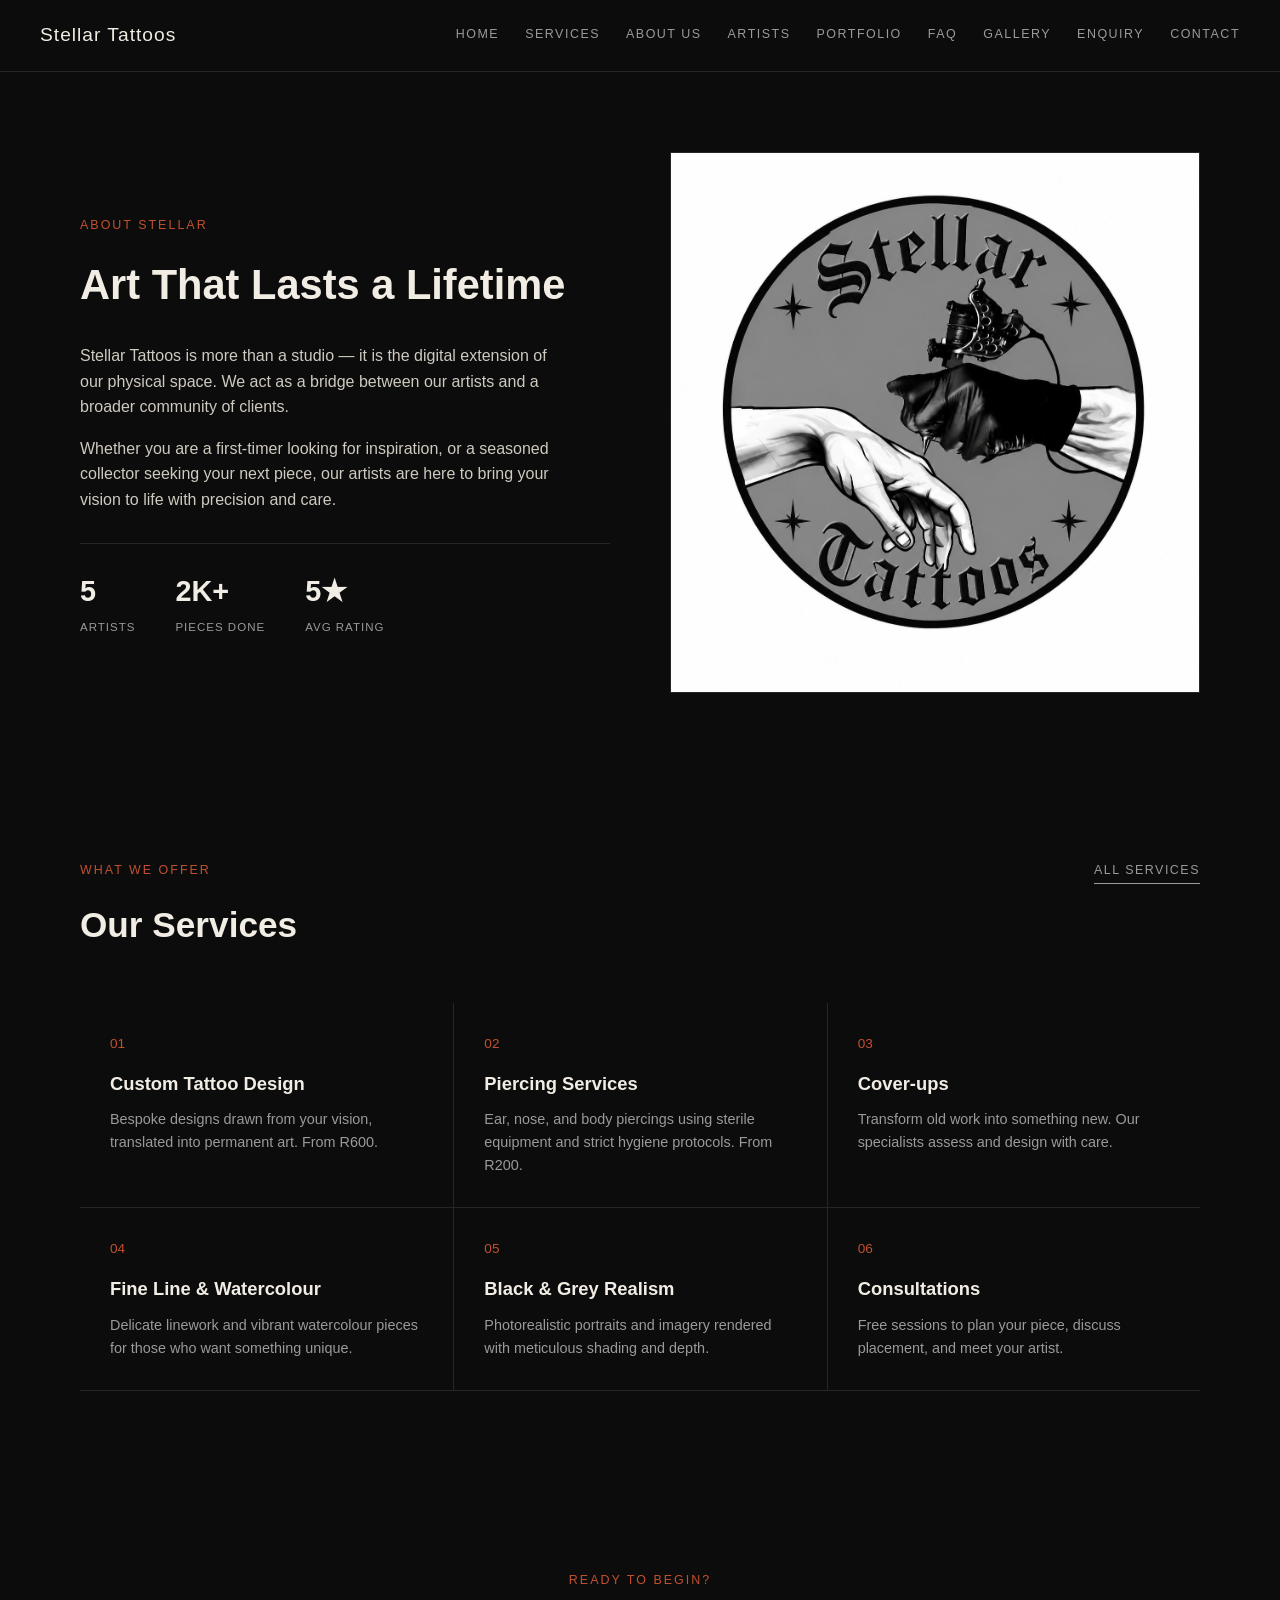
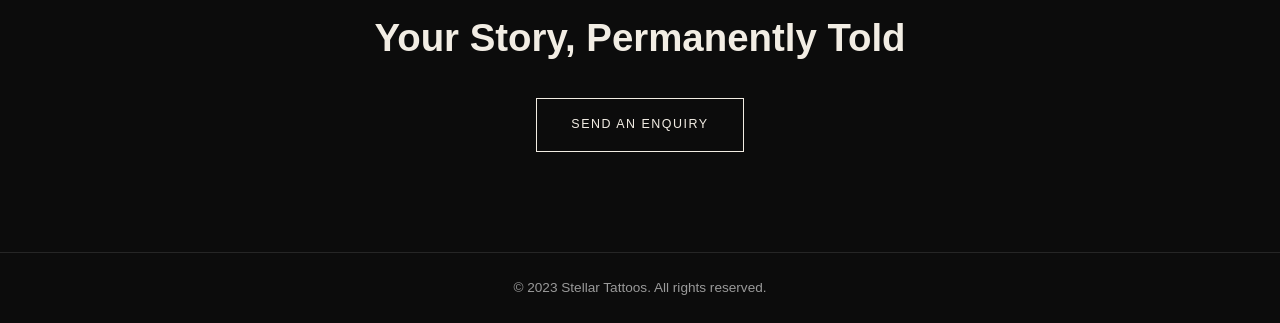
==== index.html @ 67b12f5b "Iniatalized the repository and added css rules." ====
<!DOCTYPE html>
<html lang="en">
<head>
    <meta charset="UTF-8">
    <meta name="viewport" content="width=device-width, initial-scale=1.0">
    <title>Stellar Tattoos | Home</title>
   <link rel="stylesheet" href="assets/css/styles.css">
</head>
<body>

<header>
    <div class="logo">
        <!--Logo image goes here-->
        <span>Stellar Tattoos</span>
    </div>
    <nav>
        <a href="/index.html">Home</a>
        <a href="/pages/services.html">Services</a>
        <a href="/pages/aboutus.html">About Us</a>
        <a href="/pages/artist.html">Artists</a>
        <a href="/pages/portfolio.html">Portfolio</a>
        <a href="/pages/faq.html">FAQ</a>
        <a href="/pages/gallery.html">Gallery</a>
        <a href="/pages/enquiry.html">Enquiry</a>
        <a href="/pages/contact.html">Contact</a>
    </nav>
</header>

<main>

    <!-- Section 1: Hero split — heading/text/stats on left, image on right -->
    <section class="hero">
        <div class="hero-text">
            <span class="eyebrow">About Stellar</span>
            <h1>Art That Lasts a Lifetime</h1>
            <p>
                Stellar Tattoos is more than a studio — it is the digital extension of our
                physical space. We act as a bridge between our artists and a broader
                community of clients.
            </p>
            <p>
                Whether you are a first-timer looking for inspiration, or a seasoned
                collector seeking your next piece, our artists are here to bring your
                vision to life with precision and care.
            </p>
            <div class="stats-row">
                <div class="stat">
                    <span class="stat-number">5</span>
                    <span class="stat-label">Artists</span>
                </div>
                <div class="stat">
                    <span class="stat-number">2K+</span>
                    <span class="stat-label">Pieces Done</span>
                </div>
                <div class="stat">
                    <span class="stat-number">5★</span>
                    <span class="stat-label">Avg Rating</span>
                </div>
            </div>
        </div>
        <div class="hero-image">
            <img src="/assets/images/STELLAR TATTOOS.jpeg" alt="Stellar Tattoos emblem">
        </div>
    </section>

    <!-- Section 2: Services preview grid -->
    <section class="services-preview">
        <div class="services-head">
            <div>
                <span class="eyebrow">What We Offer</span>
                <h2>Our Services</h2>
            </div>
            <a href="/pages/services.html" class="all-services-link">All Services</a>
        </div>
        <div class="services-grid">
            <div class="service-card">
                <span class="num">01</span>
                <h3>Custom Tattoo Design</h3>
                <p>Bespoke designs drawn from your vision, translated into permanent art. From R600.</p>
            </div>
            <div class="service-card">
                <span class="num">02</span>
                <h3>Piercing Services</h3>
                <p>Ear, nose, and body piercings using sterile equipment and strict hygiene protocols. From R200.</p>
            </div>
            <div class="service-card">
                <span class="num">03</span>
                <h3>Cover-ups</h3>
                <p>Transform old work into something new. Our specialists assess and design with care.</p>
            </div>
            <div class="service-card">
                <span class="num">04</span>
                <h3>Fine Line &amp; Watercolour</h3>
                <p>Delicate linework and vibrant watercolour pieces for those who want something unique.</p>
            </div>
            <div class="service-card">
                <span class="num">05</span>
                <h3>Black &amp; Grey Realism</h3>
                <p>Photorealistic portraits and imagery rendered with meticulous shading and depth.</p>
            </div>
            <div class="service-card">
                <span class="num">06</span>
                <h3>Consultations</h3>
                <p>Free sessions to plan your piece, discuss placement, and meet your artist.</p>
            </div>
        </div>
    </section>

    <!-- Section 3: Call to action -->
    <section class="cta">
        <span class="eyebrow">Ready to Begin?</span>
        <h2>Your Story, Permanently Told</h2>
        <a href="/pages/enquiry.html" class="btn">Send an Enquiry</a>
    </section>

</main>

<footer>
    <p>&copy; 2023 Stellar Tattoos. All rights reserved.</p>
</footer>

</body>
</html>
---- assets/css/styles.css ----
/* ===== Reset & base ===== */
* {
  margin: 0;
  padding: 0;
  box-sizing: border-box;
}

body {
  background-color: #0c0c0c;
  color: #f2ede4;
  font-family: 'Segoe UI', sans-serif;
  line-height: 1.6;
}

.eyebrow {
  display: block;
  color: #c1502e;
  font-size: 0.78rem;
  letter-spacing: 2px;
  text-transform: uppercase;
  margin-bottom: 16px;
}

/* ===== Header / Nav ===== */
header {
  display: flex;
  justify-content: space-between;
  align-items: center;
  padding: 20px 40px;
  border-bottom: 1px solid #262626;
  position: sticky;
  top: 0;
  background-color: #0c0c0c;
  flex-wrap: wrap;
  gap: 16px;
}

.logo span {
  font-size: 1.2rem;
  letter-spacing: 1px;
}

nav {
  display: flex;
  gap: 26px;
  flex-wrap: wrap;
}

nav a {
  color: #9a9a9a;
  text-decoration: none;
  font-size: 0.78rem;
  letter-spacing: 1.5px;
  text-transform: uppercase;
  transition: color 0.3s ease;
}

nav a:hover {
  color: #c1502e;
}

/* ===== Section 1: Hero ===== */
.hero {
  display: grid;
  grid-template-columns: 1fr 1fr;
  gap: 60px;
  align-items: center;
  padding: 80px 40px;
  max-width: 1200px;
  margin: 0 auto;
}

.hero h1 {
  font-size: 2.6rem;
  margin-bottom: 24px;
}

.hero-text p {
  color: #cfcac0;
  max-width: 55ch;
  margin-bottom: 16px;
}

.stats-row {
  display: flex;
  gap: 40px;
  margin-top: 30px;
  padding-top: 24px;
  border-top: 1px solid #262626;
}

.stat {
  display: flex;
  flex-direction: column;
}

.stat-number {
  font-size: 1.8rem;
  font-weight: bold;
}

.stat-label {
  color: #9a9a9a;
  font-size: 0.72rem;
  letter-spacing: 1px;
  text-transform: uppercase;
  margin-top: 4px;
}

.hero-image img {
  width: 100%;
  border: 1px solid #262626;
}

/* ===== Section 2: Services preview ===== */
.services-preview {
  padding: 80px 40px;
  max-width: 1200px;
  margin: 0 auto;
}

.services-head {
  display: flex;
  justify-content: space-between;
  align-items: baseline;
  margin-bottom: 50px;
  flex-wrap: wrap;
  gap: 16px;
}

.services-head h2 {
  font-size: 2.2rem;
}

.all-services-link {
  color: #9a9a9a;
  text-decoration: none;
  font-size: 0.78rem;
  letter-spacing: 1.5px;
  text-transform: uppercase;
  border-bottom: 1px solid #9a9a9a;
  padding-bottom: 2px;
}

.services-grid {
  display: grid;
  grid-template-columns: repeat(3, 1fr);
}

.service-card {
  padding: 30px;
  border-left: 1px solid #262626;
  border-bottom: 1px solid #262626;
}

.service-card:nth-child(3n+1) {
  border-left: none;
}

.service-card .num {
  color: #c1502e;
  font-size: 0.85rem;
  display: block;
  margin-bottom: 14px;
}

.service-card h3 {
  font-size: 1.15rem;
  margin-bottom: 10px;
}

.service-card p {
  color: #9a9a9a;
  font-size: 0.9rem;
}

/* ===== Section 3: CTA ===== */
.cta {
  text-align: center;
  padding: 100px 40px;
  max-width: 800px;
  margin: 0 auto;
}

.cta h2 {
  font-size: 2.4rem;
  margin-bottom: 30px;
}

.btn {
  display: inline-block;
  padding: 16px 34px;
  border: 1px solid #f2ede4;
  color: #f2ede4;
  text-decoration: none;
  font-size: 0.78rem;
  letter-spacing: 1.5px;
  text-transform: uppercase;
  transition: background-color 0.3s ease, color 0.3s ease;
}

.btn:hover {
  background-color: #c1502e;
  border-color: #c1502e;
  color: #fff;
}

/* ===== Footer ===== */
footer {
  border-top: 1px solid #262626;
  padding: 24px;
  text-align: center;
}

footer p {
  color: #9a9a9a;
  font-size: 0.85rem;
}

/* ===== Responsive ===== */
@media (max-width: 800px) {
  .hero {
    grid-template-columns: 1fr;
  }
  .services-grid {
    grid-template-columns: 1fr;
  }
  .service-card {
    border-left: none;
  }
} 

/* ===== Page intro (Services heading) ===== */
.page-intro {
  padding: 80px 40px 40px;
  max-width: 1200px;
  margin: 0 auto;
}

.page-intro h1 {
  font-size: 2.6rem;
  margin-bottom: 20px;
}

.page-intro p {
  color: #cfcac0;
  max-width: 60ch;
}

/* ===== Pricing note row ===== */
.pricing-note {
  display: flex;
  justify-content: space-between;
  align-items: center;
  flex-wrap: wrap;
  gap: 20px;
  padding: 30px 40px;
  max-width: 1200px;
  margin: 0 auto;
  border-top: 1px solid #262626;
  border-bottom: 1px solid #262626;
}

.pricing-note p {
  color: #cfcac0;
  max-width: 60ch;
}

.pricing-note strong {
  color: #f2ede4;
}

/* ===== Services list rows ===== */
.services-list {
  max-width: 1200px;
  margin: 0 auto;
  padding: 40px;
}

.service-row {
  display: grid;
  grid-template-columns: 60px 1fr auto;
  gap: 24px;
  align-items: start;
  padding: 34px 0;
  border-bottom: 1px solid #262626;
}

.service-row:last-child {
  border-bottom: none;
}

.service-row .num {
  color: #c1502e;
  font-size: 0.85rem;
}

.service-row h3 {
  font-size: 1.4rem;
  margin-bottom: 10px;
}

.service-row p {
  color: #9a9a9a;
  max-width: 60ch;
}

.service-row .price {
  color: #c1502e;
  font-size: 0.9rem;
  white-space: nowrap;
}

/* ===== Quote block ===== */
.quote-block {
  text-align: center;
  padding: 100px 40px;
  max-width: 800px;
  margin: 0 auto;
}

.quote-text {
  font-size: 1.6rem;
  margin-bottom: 30px;
  color: #f2ede4;
}

.btn-solid {
  background-color: #c1502e;
  border-color: #c1502e;
  color: #fff;
}

.btn-solid:hover {
  background-color: #a8431f;
  border-color: #a8431f;
}

/* ===== Responsive ===== */
@media (max-width: 700px) {
  .service-row {
    grid-template-columns: 1fr;
  }
} 

/* ===== Portfolio grid ===== */
.portfolio-grid {
  display: grid;
  grid-template-columns: repeat(3, 1fr);
  gap: 30px;
  max-width: 1200px;
  margin: 0 auto;
  padding: 40px;
}

.hover-item {
  overflow: hidden;
  position: relative;
}

.hover-item img {
  width: 100%;
  display: block;
  filter: grayscale(100%) brightness(0.85);
  transform: scale(1);
  transition: filter 0.4s ease, transform 0.4s ease;
}

.hover-item:hover img {
  filter: grayscale(0%) brightness(1);
  transform: scale(1.05);
}

.hover-item.tint::after {
  content: "";
  position: absolute;
  inset: 0;
  background: #c1502e;
  mix-blend-mode: color;
  opacity: 0;
  transition: opacity 0.4s ease;
}

.hover-item.tint:hover::after {
  opacity: 0.55;
}

.hover-item figcaption {
  text-align: center;
  padding: 14px 0;
  color: #9a9a9a;
  font-size: 0.85rem;
  letter-spacing: 0.5px;
}

/* ===== Responsive ===== */
@media (max-width: 800px) {
  .portfolio-grid {
    grid-template-columns: 1fr;
  }
} 

/* ===== Gallery category headings ===== */
.gallery-category {
  max-width: 1200px;
  margin: 0 auto;
  padding: 20px 40px 60px;
}

.gallery-category h2 {
  font-size: 1.8rem;
  margin-bottom: 30px;
  padding-top: 20px;
  border-top: 1px solid #262626;
}

.gallery-category:first-of-type h2 {
  border-top: none;
} 

/* ===== FAQ accordion ===== */
.faq-list {
  max-width: 800px;
  margin: 0 auto;
  padding: 20px 40px 80px;
}

.faq-item {
  border-bottom: 1px solid #262626;
  padding: 22px 0;
}

.faq-item summary {
  font-size: 1.1rem;
  cursor: pointer;
  list-style: none;
  position: relative;
  padding-right: 30px;
}

/* Hide the browser's default triangle marker */
.faq-item summary::-webkit-details-marker {
  display: none;
}

/* Custom + / − indicator */
.faq-item summary::after {
  content: "+";
  position: absolute;
  right: 0;
  top: 0;
  color: #c1502e;
  font-size: 1.3rem;
}

.faq-item[open] summary::after {
  content: "−";
}

.faq-item p {
  color: #9a9a9a;
  margin-top: 14px;
  max-width: 60ch;
} 

/* ===== Artist polaroid grid ===== */
.artist-grid {
  display: grid;
  grid-template-columns: repeat(3, 1fr);
  gap: 40px;
  max-width: 1200px;
  margin: 0 auto;
  padding: 20px 40px 80px;
}

.polaroid {
  background: #f2ede4;
  padding: 16px 16px 24px;
  transition: transform 0.3s ease, box-shadow 0.3s ease;
}

.polaroid:hover {
  transform: translateY(-8px) rotate(-1deg);
  box-shadow: 0 16px 30px rgba(0, 0, 0, 0.4);
}

.polaroid img {
  width: 100%;
  display: block;
  filter: grayscale(100%);
  transition: filter 0.4s ease;
}

.polaroid:hover img {
  filter: grayscale(0%);
}

.polaroid figcaption {
  text-align: center;
  color: #0c0c0c;
  margin-top: 14px;
  font-size: 0.9rem;
  line-height: 1.4;
}

.polaroid figcaption strong {
  font-size: 1.05rem;
}

/* ===== Responsive ===== */
@media (max-width: 900px) {
  .artist-grid {
    grid-template-columns: repeat(2, 1fr);
  }
}

@media (max-width: 600px) {
  .artist-grid {
    grid-template-columns: 1fr;
  }
} 

/* ===== Text blocks (Mission / Vision) ===== */
.text-block {
  max-width: 1200px;
  margin: 0 auto;
  padding: 50px 40px;
  border-top: 1px solid #262626;
}

.text-block h2 {
  font-size: 1.8rem;
  margin-bottom: 18px;
}

.text-block p {
  color: #cfcac0;
  max-width: 70ch;
}

/* ===== Why Us feature grid ===== */
.why-us {
  max-width: 1200px;
  margin: 0 auto;
  padding: 60px 40px 90px;
  border-top: 1px solid #262626;
}

.why-us h2 {
  font-size: 2.2rem;
  margin-bottom: 50px;
}

.feature-grid {
  display: grid;
  grid-template-columns: repeat(4, 1fr);
  gap: 0;
}

.feature-card {
  padding: 0 28px;
  border-left: 1px solid #262626;
}

.feature-card:first-child {
  border-left: none;
  padding-left: 0;
}

.feature-card .rule {
  display: block;
  width: 24px;
  height: 2px;
  background: #c1502e;
  margin-bottom: 18px;
}

.feature-card h3 {
  font-size: 1.05rem;
  margin-bottom: 12px;
}

.feature-card p {
  color: #9a9a9a;
  font-size: 0.9rem;
}

/* ===== Responsive ===== */
@media (max-width: 900px) {
  .feature-grid {
    grid-template-columns: 1fr 1fr;
    gap: 30px 0;
  }
  .feature-card {
    border-left: none;
    padding-left: 0;
  }
  .feature-card:nth-child(odd) {
    padding-right: 20px;
  }
}

@media (max-width: 600px) {
  .feature-grid {
    grid-template-columns: 1fr;
  }
} 

/* ===== Progress indicator ===== */
.form-progress {
  display: flex;
  justify-content: center;
  gap: 40px;
  margin-bottom: 50px;
}

.progress-step {
  display: flex;
  align-items: center;
  gap: 10px;
  opacity: 0.4;
  transition: opacity 0.3s ease;
}

.progress-step.active,
.progress-step.completed {
  opacity: 1;
}

.progress-num {
  width: 28px;
  height: 28px;
  border-radius: 50%;
  border: 1px solid #9a9a9a;
  display: flex;
  align-items: center;
  justify-content: center;
  font-size: 0.85rem;
}

.progress-step.active .progress-num,
.progress-step.completed .progress-num {
  border-color: #c1502e;
  background-color: #c1502e;
  color: #fff;
}

.progress-label {
  font-size: 0.78rem;
  letter-spacing: 1px;
  text-transform: uppercase;
  color: #cfcac0;
}

/* ===== Form steps ===== */
.form-step {
  display: none;
}

.form-step.active {
  display: block;
}

.form-nav {
  display: flex;
  justify-content: space-between;
  margin-top: 30px;
}

/* ===== Review summary (step 3) ===== */
.review-text {
  color: #9a9a9a;
  margin-bottom: 20px;
}

.review-summary {
  border: 1px solid #262626;
  padding: 20px;
}

.review-summary p {
  margin-bottom: 10px;
  font-size: 0.92rem;
}

.review-summary strong {
  color: #c1502e;
  margin-right: 8px;
} 




/* ===== Enquiry form ===== */
.enquiry-form fieldset {
  border: none;
  border-top: 1px solid #262626;
  padding: 30px 0;
}

.enquiry-form legend {
  color: #c1502e;
  font-size: 0.78rem;
  letter-spacing: 2px;
  text-transform: uppercase;
  margin-bottom: 20px;
  padding: 0;
}

.enquiry-form label {
  display: block;
  font-size: 0.85rem;
  color: #cfcac0;
  margin-bottom: 8px;
  margin-top: 18px;
}

.enquiry-form label:first-of-type {
  margin-top: 0;
}

.enquiry-form input,
.enquiry-form select,
.enquiry-form textarea {
  width: 100%;
  background-color: #111111;
  border: 1px solid #262626;
  color: #f2ede4;
  padding: 12px 14px;
  font-family: inherit;
  font-size: 0.95rem;
  border-radius: 2px;
}

.enquiry-form input:focus,
.enquiry-form select:focus,
.enquiry-form textarea:focus {
  outline: none;
  border-color: #c1502e;
}

.enquiry-form textarea {
  resize: vertical;
}

.enquiry-form button {
  margin-top: 30px;
  cursor: pointer;
  font-family: inherit;
} 

/* ===== Contact details list ===== */
.contact-details {
  max-width: 1200px;
  margin: 0 auto;
  padding: 20px 40px 60px;
}

.contact-details h2 {
  font-size: 1.8rem;
  margin-bottom: 24px;
}

.contact-list {
  list-style: none;
}

.contact-list li {
  color: #cfcac0;
  font-size: 0.95rem;
  padding: 10px 0;
  border-bottom: 1px solid #262626;
}

.contact-list strong {
  color: #c1502e;
  margin-right: 8px;
}

/* ===== Store map section ===== */
.store-map {
  max-width: 1200px;
  margin: 0 auto;
  padding: 40px;
  border-top: 1px solid #262626;
}

.store-map h2 {
  font-size: 1.8rem;
  margin-bottom: 12px;
}

.store-map p {
  color: #9a9a9a;
  margin-bottom: 24px;
}

.map-wrapper {
  border-radius: 4px;
  overflow: hidden;
  border: 1px solid #262626;
}

/* ===== Contact form section heading ===== */
.enquiry-form-section h2 {
  font-size: 1.8rem;
  margin-bottom: 30px;
}
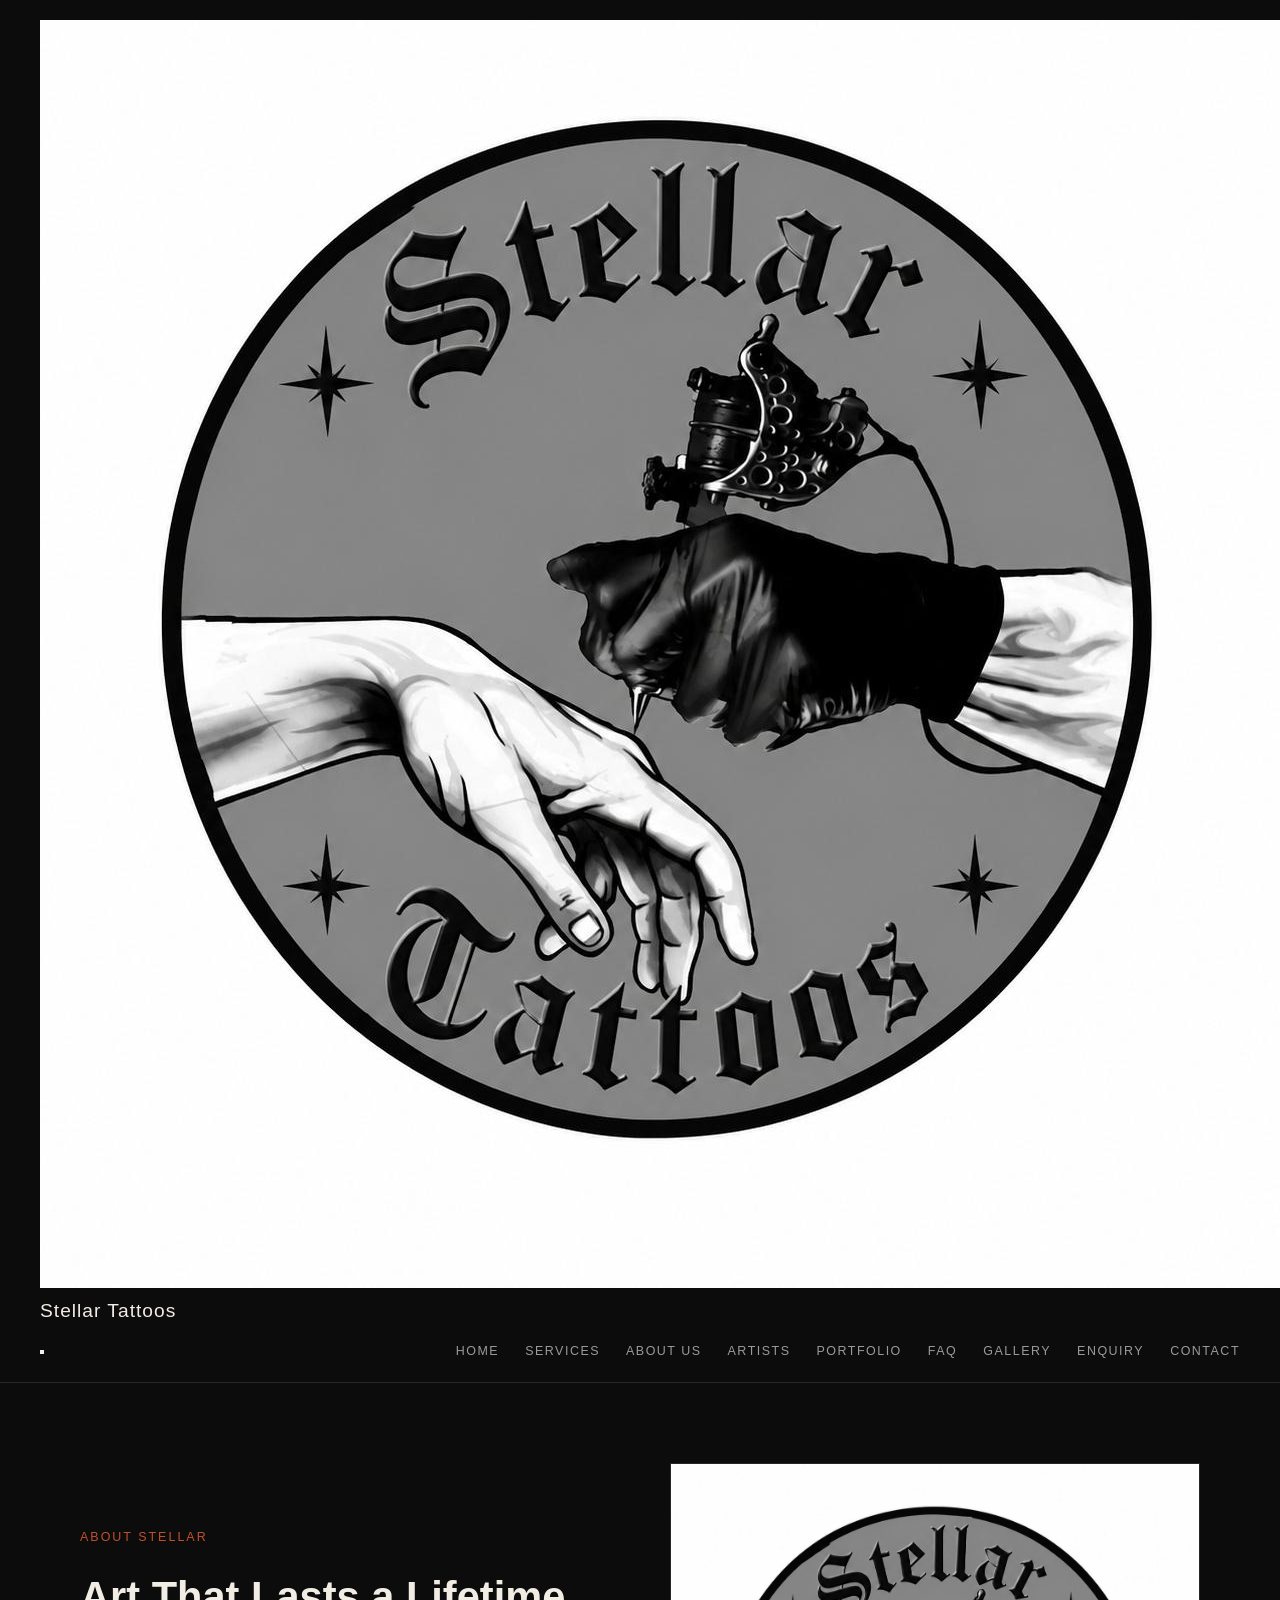
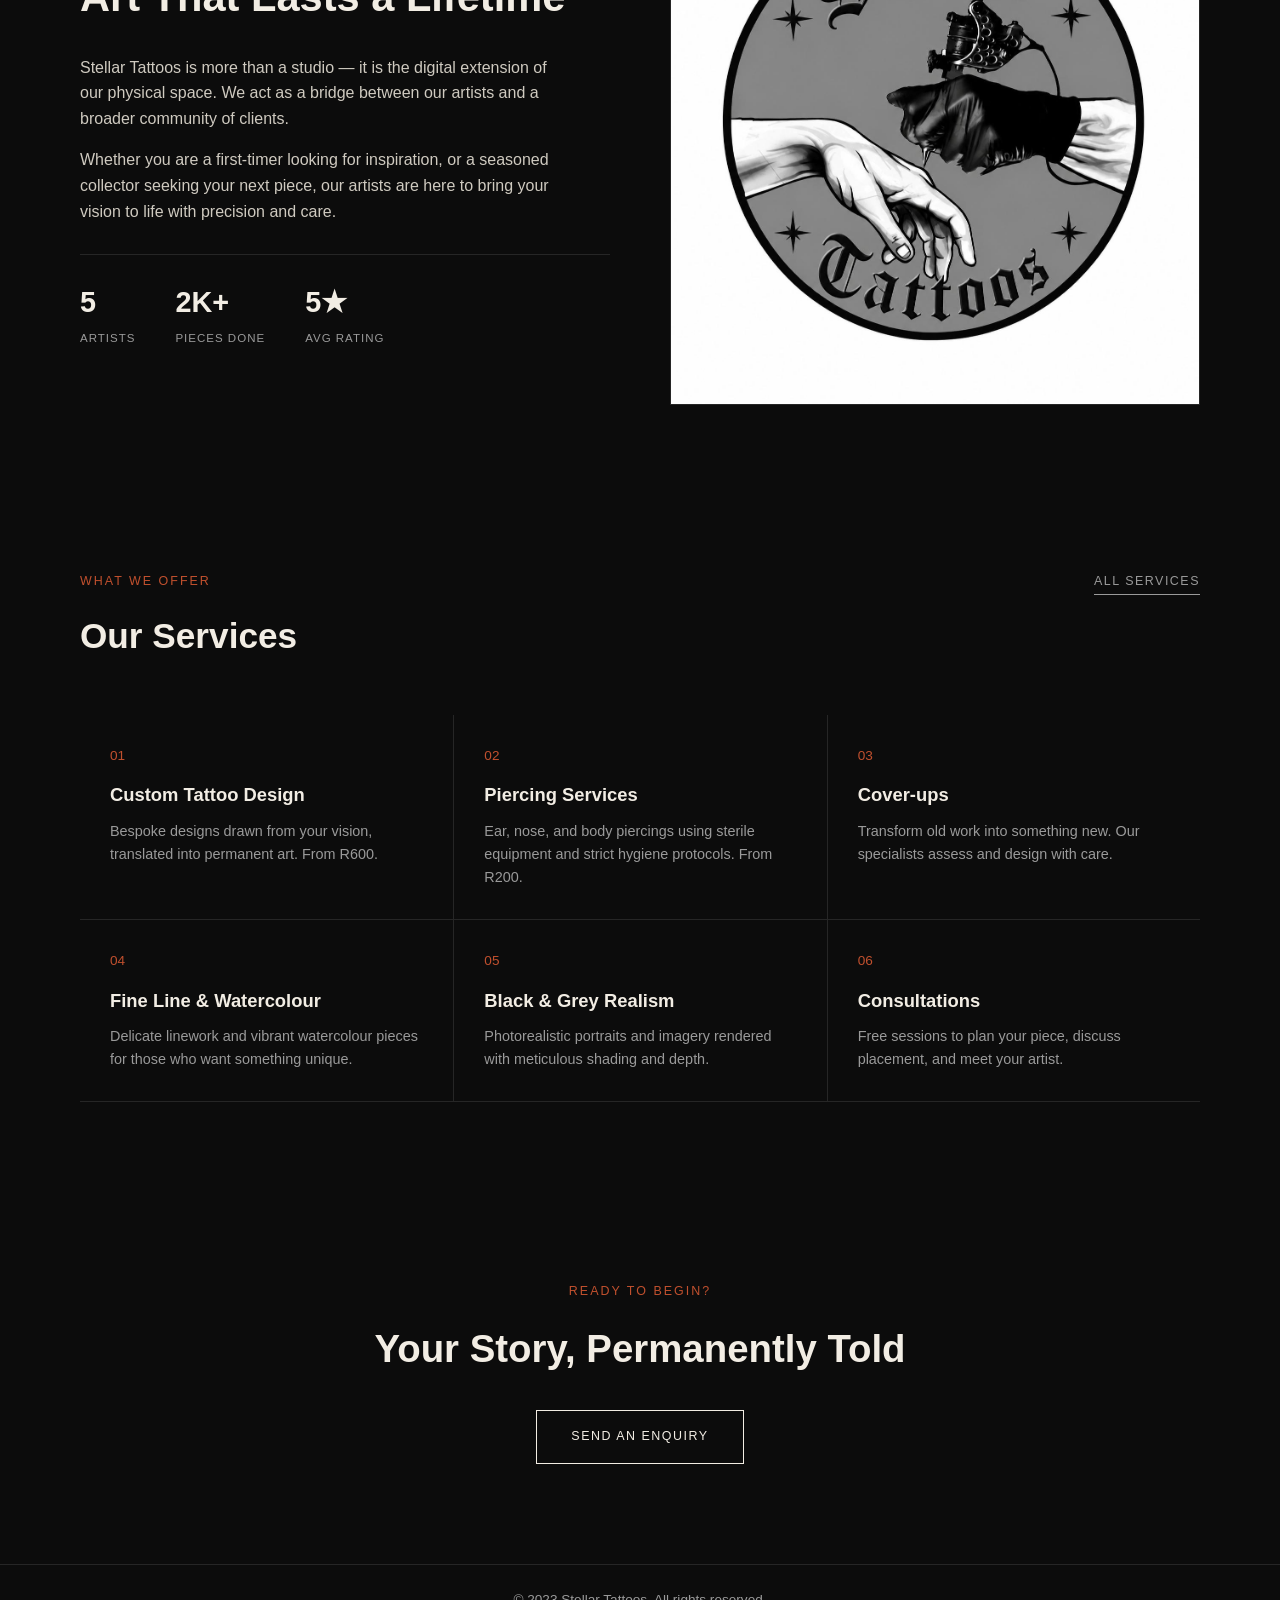
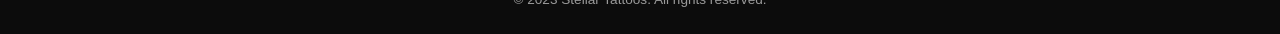
==== commit 500f33d5: "i changed the size of the logo on my home page and i made it spin at the top left corner. i also cha" ====
--- a/index.html
+++ b/index.html
@@ -1,19 +1,30 @@
 <!DOCTYPE html>
 <html lang="en">
 <head>
+   <style>
+@import url('https://fonts.googleapis.com/css2?family=Satisfy&display=swap');
+</style>
     <meta charset="UTF-8">
     <meta name="viewport" content="width=device-width, initial-scale=1.0">
     <title>Stellar Tattoos | Home</title>
    <link rel="stylesheet" href="assets/css/styles.css">
 </head>
+<script src="/assets/js/nav.js"></script>
 <body>
 
 <header>
     <div class="logo">
-        <!--Logo image goes here-->
+         <img src="/assets/images/STELLAR TATTOOS.jpeg" alt="Stellar Tattoos logo" class="logo-img">
         <span>Stellar Tattoos</span>
     </div>
-    <nav>
+
+    <button class="nav-toggle" id="navToggle" aria-label="Toggle menu" aria-expanded="false">
+        <span></span>
+        <span></span>
+        <span></span>
+    </button>
+
+    <nav id="mainNav">
         <a href="/index.html">Home</a>
         <a href="/pages/services.html">Services</a>
         <a href="/pages/aboutus.html">About Us</a>
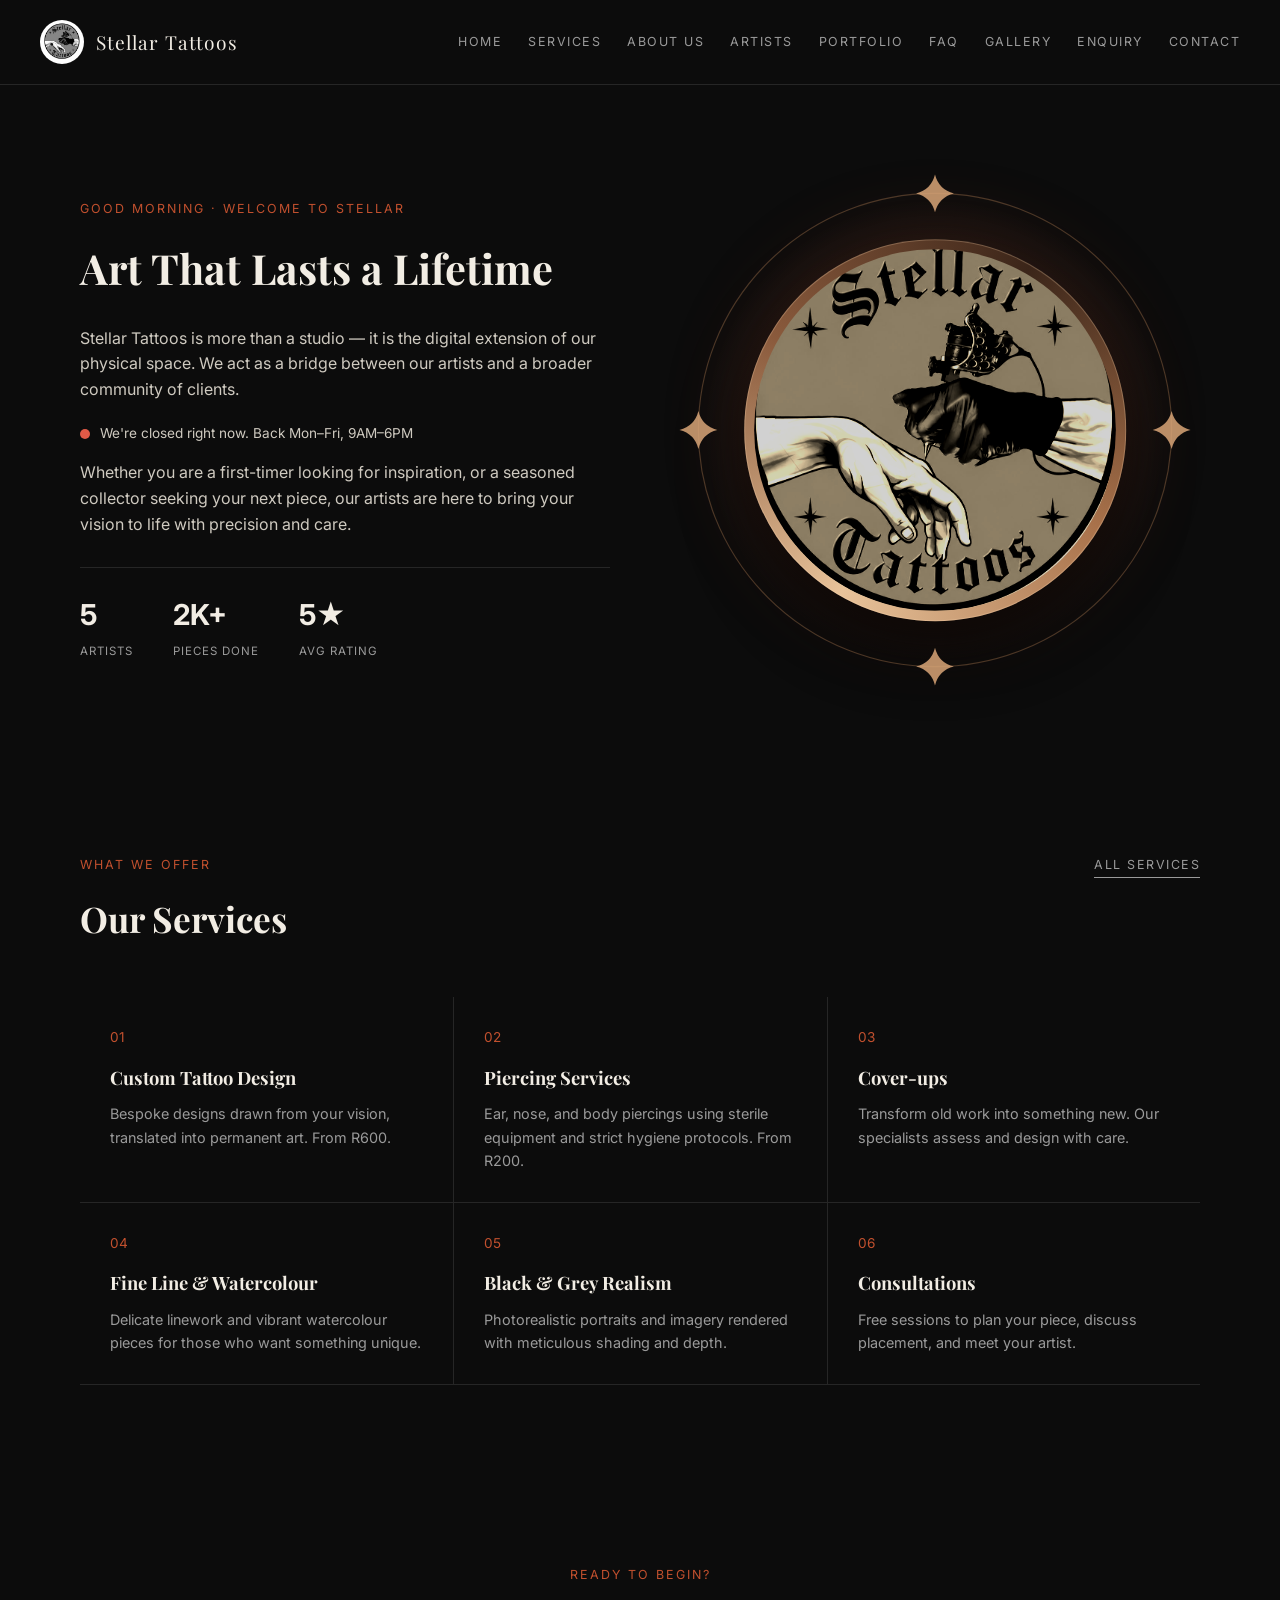
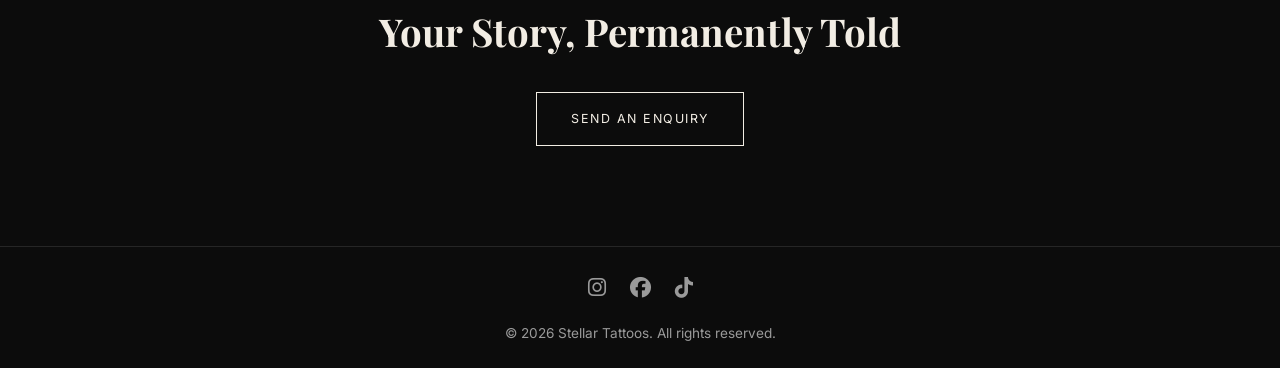
==== commit f58d201c: "Update index.html i imported a new font style and also added the greetings section . i also added th" ====
--- a/index.html
+++ b/index.html
@@ -1,20 +1,27 @@
 <!DOCTYPE html>
 <html lang="en">
 <head>
-   <style>
-@import url('https://fonts.googleapis.com/css2?family=Satisfy&display=swap');
-</style>
     <meta charset="UTF-8">
     <meta name="viewport" content="width=device-width, initial-scale=1.0">
-    <title>Stellar Tattoos | Home</title>
-   <link rel="stylesheet" href="assets/css/styles.css">
+
+    <!-- SEO meta tags -->
+    <meta name="description" content="Stellar Tattoos is a Cape Town tattoo and piercing studio. Meet our artists, explore our services and send an enquiry for your next custom piece.">
+    <meta name="keywords" content="tattoo studio Cape Town, custom tattoos, piercing, black and grey tattoos, fine line tattoos, Stellar Tattoos">
+    <meta name="author" content="Hlumelo">
+
+    <title>Stellar Tattoos | Custom Tattoo &amp; Piercing Studio in Cape Town</title>
+
+    <link rel="preconnect" href="https://fonts.googleapis.com">
+    <link rel="preconnect" href="https://fonts.gstatic.com" crossorigin>
+    <link href="https://fonts.googleapis.com/css2?family=Inter:wght@400;600&family=Playfair+Display:wght@700&display=swap" rel="stylesheet">
+    <link rel="stylesheet" href="https://cdnjs.cloudflare.com/ajax/libs/font-awesome/6.5.1/css/all.min.css">
+    <link rel="stylesheet" href="/assets/css/styles.css">
 </head>
-<script src="/assets/js/nav.js"></script>
 <body>
 
 <header>
     <div class="logo">
-         <img src="/assets/images/STELLAR TATTOOS.jpeg" alt="Stellar Tattoos logo" class="logo-img">
+        <img src="/assets/images/STELLAR TATTOOS.jpeg" alt="Stellar Tattoos logo" class="logo-img">
         <span>Stellar Tattoos</span>
     </div>
 
@@ -42,13 +49,14 @@
     <!-- Section 1: Hero split — heading/text/stats on left, image on right -->
     <section class="hero">
         <div class="hero-text">
-            <span class="eyebrow">About Stellar</span>
+            <span class="eyebrow" id="greeting">About Stellar</span>
             <h1>Art That Lasts a Lifetime</h1>
             <p>
                 Stellar Tattoos is more than a studio — it is the digital extension of our
                 physical space. We act as a bridge between our artists and a broader
                 community of clients.
             </p>
+            <p class="open-status" id="openStatus"></p>
             <p>
                 Whether you are a first-timer looking for inspiration, or a seasoned
                 collector seeking your next piece, our artists are here to bring your
@@ -127,8 +135,23 @@
 </main>
 
 <footer>
-    <p>&copy; 2023 Stellar Tattoos. All rights reserved.</p>
+    <div class="footer-social">
+        <a href="https://instagram.com/stellarTattoos" target="_blank" rel="noopener" aria-label="Instagram">
+            <i class="fa-brands fa-instagram"></i>
+        </a>
+        <a href="https://facebook.com/stellarTattoos" target="_blank" rel="noopener" aria-label="Facebook">
+            <i class="fa-brands fa-facebook"></i>
+        </a>
+        <a href="https://tiktok.com/@StellarTattoos" target="_blank" rel="noopener" aria-label="TikTok">
+            <i class="fa-brands fa-tiktok"></i>
+        </a>
+    </div>
+    <p>&copy; <span id="year">2023</span> Stellar Tattoos. All rights reserved.</p>
 </footer>
 
+<script src="/assets/js/nav.js"></script>
+<script src="/assets/js/main.js"></script>
+<script src="/assets/js/search-data.js"></script>
+<script src="/assets/js/global-search.js"></script>
 </body>
 </html>
--- a/assets/css/styles.css
+++ b/assets/css/styles.css
@@ -1,4 +1,14 @@
+/* =====================================================
+   STELLAR TATTOOS — styles.css
+   ===================================================== */
+
 /* ===== Reset & base ===== */
+.satisfy-regular {
+  font-family: "Satisfy", cursive;
+  font-weight: 400;
+  font-style: normal;
+}
+
 * {
   margin: 0;
   padding: 0;
@@ -8,8 +18,21 @@
 body {
   background-color: #0c0c0c;
   color: #f2ede4;
-  font-family: 'Segoe UI', sans-serif;
+  font-family: 'Inter', 'Segoe UI', sans-serif;
   line-height: 1.6;
+}
+
+h1, h2, h3,
+.logo span {
+  font-family: 'Playfair Display', serif;
+}
+
+/* Visible keyboard focus (accessibility) */
+a:focus-visible,
+button:focus-visible,
+summary:focus-visible {
+  outline: 2px solid #c1502e;
+  outline-offset: 3px;
 }
 
 .eyebrow {
@@ -19,6 +42,23 @@
   letter-spacing: 2px;
   text-transform: uppercase;
   margin-bottom: 16px;
+}
+
+/* ===== Utilities ===== */
+[hidden] {
+  display: none !important;
+}
+
+.sr-only {
+  position: absolute;
+  width: 1px;
+  height: 1px;
+  padding: 0;
+  margin: -1px;
+  overflow: hidden;
+  clip: rect(0, 0, 0, 0);
+  white-space: nowrap;
+  border: 0;
 }
 
 /* ===== Header / Nav ===== */
@@ -33,6 +73,15 @@
   background-color: #0c0c0c;
   flex-wrap: wrap;
   gap: 16px;
+  z-index: 100;
+}
+
+/* Logo */
+.logo {
+  display: flex;
+  align-items: center;
+  gap: 12px;
+  order: 1;
 }
 
 .logo span {
@@ -40,10 +89,26 @@
   letter-spacing: 1px;
 }
 
+.logo-img {
+  width: 44px;
+  height: 44px;
+  border-radius: 50%;
+  object-fit: cover;
+  animation: spin 8s linear infinite;
+}
+
+@keyframes spin {
+  from { transform: rotate(0deg); }
+  to { transform: rotate(360deg); }
+}
+
+/* Desktop nav: pushed to the right, search button after it */
 nav {
   display: flex;
   gap: 26px;
   flex-wrap: wrap;
+  order: 2;
+  margin-left: auto;
 }
 
 nav a {
@@ -59,7 +124,94 @@
   color: #c1502e;
 }
 
-/* ===== Section 1: Hero ===== */
+/* Search button + hamburger live together in this wrapper (added by global-search.js) */
+.header-actions {
+  display: flex;
+  align-items: center;
+  gap: 18px;
+  order: 3;
+}
+
+.search-btn {
+  background: none;
+  border: none;
+  color: #f2ede4;
+  font-size: 1.05rem;
+  cursor: pointer;
+  padding: 6px;
+  transition: color 0.3s ease;
+}
+
+.search-btn:hover,
+.search-btn:focus-visible {
+  color: #c1502e;
+}
+
+/* Hamburger (hidden on desktop) */
+.nav-toggle {
+  display: none;
+  flex-direction: column;
+  justify-content: space-between;
+  width: 26px;
+  height: 18px;
+  background: none;
+  border: none;
+  cursor: pointer;
+  z-index: 1001;
+  order: 2;
+}
+
+/* If the search script ever fails to load, the hamburger still lands in the right spot */
+header > .nav-toggle {
+  margin-left: auto;
+}
+
+.nav-toggle span {
+  height: 2px;
+  width: 100%;
+  background-color: #f2ede4;
+  transition: transform 0.3s ease, opacity 0.3s ease;
+}
+
+.nav-toggle.active span:nth-child(1) { transform: translateY(8px) rotate(45deg); }
+.nav-toggle.active span:nth-child(2) { opacity: 0; }
+.nav-toggle.active span:nth-child(3) { transform: translateY(-8px) rotate(-45deg); }
+
+/* ===== Buttons ===== */
+.btn {
+  display: inline-block;
+  padding: 16px 34px;
+  border: 1px solid #f2ede4;
+  background: transparent;
+  color: #f2ede4;
+  text-decoration: none;
+  font-family: inherit;
+  font-size: 0.78rem;
+  line-height: 1.6;
+  letter-spacing: 1.5px;
+  text-transform: uppercase;
+  cursor: pointer;
+  transition: background-color 0.3s ease, color 0.3s ease;
+}
+
+.btn:hover {
+  background-color: #c1502e;
+  border-color: #c1502e;
+  color: #fff;
+}
+
+.btn-solid {
+  background-color: #c1502e;
+  border-color: #c1502e;
+  color: #fff;
+}
+
+.btn-solid:hover {
+  background-color: #a8431f;
+  border-color: #a8431f;
+}
+
+/* ===== Home: Hero ===== */
 .hero {
   display: grid;
   grid-template-columns: 1fr 1fr;
@@ -107,12 +259,82 @@
   margin-top: 4px;
 }
 
+/* ===== Hero emblem: bronze coin look ===== */
+.hero-image {
+  position: relative;
+  width: 100%;
+  max-width: 560px;
+  aspect-ratio: 1 / 1;
+  margin-inline: auto;
+  /* soft warm glow behind the coin; fades out before the edges so no box shows */
+  background: radial-gradient(circle at 50% 50%, rgba(193, 134, 90, 0.14), transparent 62%);
+}
+
+/* Bronze rim + shadow + glow, sitting just behind the image */
+.hero-image::before {
+  content: "";
+  position: absolute;
+  top: 50%;
+  left: 50%;
+  width: 72%;
+  aspect-ratio: 1 / 1;
+  transform: translate(-50%, -50%);
+  border-radius: 50%;
+  background: conic-gradient(from 210deg, #e8c39a, #8a5a3c, #3b2519, #a8714a, #e8c39a);
+  box-shadow:
+    0 30px 60px rgba(0, 0, 0, 0.7),
+    0 0 80px rgba(193, 80, 46, 0.25),
+    inset 0 0 0 1px rgba(255, 220, 180, 0.25);
+}
+
+/* The emblem itself, cropped to a circle so the white corners disappear */
 .hero-image img {
-  width: 100%;
-  border: 1px solid #262626;
-}
-
-/* ===== Section 2: Services preview ===== */
+  position: absolute;
+  top: 50%;
+  left: 50%;
+  width: 87.5%;
+  aspect-ratio: 1 / 1;
+  object-fit: cover;
+  transform: translate(-50%, -50%);
+  clip-path: circle(39% at 50% 50%);
+  border: none;
+  /* warms the grey artwork towards bronze */
+  filter: sepia(0.6) saturate(1.3) contrast(1.15) brightness(0.82);
+}
+
+/* Thin orbit ring with four small stars (an inline SVG, so no extra file needed) */
+.hero-image::after {
+  content: "";
+  position: absolute;
+  inset: 0;
+  pointer-events: none;
+  background-repeat: no-repeat;
+  background-size: 100% 100%;
+  background-image: url("data:image/svg+xml,%3Csvg xmlns='http://www.w3.org/2000/svg' viewBox='-6 -6 112 112'%3E%3Ccircle cx='50' cy='50' r='50' fill='none' stroke='%23c1865a' stroke-opacity='0.35' stroke-width='0.25'/%3E%3Cg fill='%23d9a577' fill-opacity='0.85'%3E%3Cpath d='M50 -4 Q50.8 -0.8 54 0 Q50.8 0.8 50 4 Q49.2 0.8 46 0 Q49.2 -0.8 50 -4Z'/%3E%3Cpath d='M0 46 Q0.8 49.2 4 50 Q0.8 50.8 0 54 Q-0.8 50.8 -4 50 Q-0.8 49.2 0 46Z'/%3E%3Cpath d='M100 46 Q100.8 49.2 104 50 Q100.8 50.8 100 54 Q99.2 50.8 96 50 Q99.2 49.2 100 46Z'/%3E%3Cpath d='M50 96 Q50.8 99.2 54 100 Q50.8 100.8 50 104 Q49.2 100.8 46 100 Q49.2 99.2 50 96Z'/%3E%3C/g%3E%3C/svg%3E");
+}
+
+/* ===== Live open/closed status ===== */
+.open-status {
+  display: flex;
+  align-items: center;
+  gap: 10px;
+  margin-top: 20px;
+  font-size: 0.85rem;
+  color: #cfcac0;
+}
+
+.open-status::before {
+  content: "";
+  width: 10px;
+  height: 10px;
+  border-radius: 50%;
+  background: #9a9a9a;
+}
+
+.open-status.open::before { background: #3fbf6a; }
+.open-status.closed::before { background: #e05a47; }
+
+/* ===== Home: Services preview ===== */
 .services-preview {
   padding: 80px 40px;
   max-width: 1200px;
@@ -174,7 +396,7 @@
   font-size: 0.9rem;
 }
 
-/* ===== Section 3: CTA ===== */
+/* ===== Home: Call to action ===== */
 .cta {
   text-align: center;
   padding: 100px 40px;
@@ -185,24 +407,6 @@
 .cta h2 {
   font-size: 2.4rem;
   margin-bottom: 30px;
-}
-
-.btn {
-  display: inline-block;
-  padding: 16px 34px;
-  border: 1px solid #f2ede4;
-  color: #f2ede4;
-  text-decoration: none;
-  font-size: 0.78rem;
-  letter-spacing: 1.5px;
-  text-transform: uppercase;
-  transition: background-color 0.3s ease, color 0.3s ease;
-}
-
-.btn:hover {
-  background-color: #c1502e;
-  border-color: #c1502e;
-  color: #fff;
 }
 
 /* ===== Footer ===== */
@@ -217,20 +421,25 @@
   font-size: 0.85rem;
 }
 
-/* ===== Responsive ===== */
-@media (max-width: 800px) {
-  .hero {
-    grid-template-columns: 1fr;
-  }
-  .services-grid {
-    grid-template-columns: 1fr;
-  }
-  .service-card {
-    border-left: none;
-  }
-} 
-
-/* ===== Page intro (Services heading) ===== */
+.footer-social {
+  display: flex;
+  justify-content: center;
+  gap: 24px;
+  margin-bottom: 18px;
+}
+
+.footer-social a {
+  color: #9a9a9a;
+  font-size: 1.3rem;
+  transition: color 0.3s ease, transform 0.3s ease;
+}
+
+.footer-social a:hover {
+  color: #c1502e;
+  transform: translateY(-4px);
+}
+
+/* ===== Page intro (top of every inner page) ===== */
 .page-intro {
   padding: 80px 40px 40px;
   max-width: 1200px;
@@ -247,7 +456,7 @@
   max-width: 60ch;
 }
 
-/* ===== Pricing note row ===== */
+/* ===== Services page ===== */
 .pricing-note {
   display: flex;
   justify-content: space-between;
@@ -270,7 +479,6 @@
   color: #f2ede4;
 }
 
-/* ===== Services list rows ===== */
 .services-list {
   max-width: 1200px;
   margin: 0 auto;
@@ -311,7 +519,6 @@
   white-space: nowrap;
 }
 
-/* ===== Quote block ===== */
 .quote-block {
   text-align: center;
   padding: 100px 40px;
@@ -325,25 +532,7 @@
   color: #f2ede4;
 }
 
-.btn-solid {
-  background-color: #c1502e;
-  border-color: #c1502e;
-  color: #fff;
-}
-
-.btn-solid:hover {
-  background-color: #a8431f;
-  border-color: #a8431f;
-}
-
-/* ===== Responsive ===== */
-@media (max-width: 700px) {
-  .service-row {
-    grid-template-columns: 1fr;
-  }
-} 
-
-/* ===== Portfolio grid ===== */
+/* ===== Portfolio & Gallery ===== */
 .portfolio-grid {
   display: grid;
   grid-template-columns: repeat(3, 1fr);
@@ -393,14 +582,6 @@
   letter-spacing: 0.5px;
 }
 
-/* ===== Responsive ===== */
-@media (max-width: 800px) {
-  .portfolio-grid {
-    grid-template-columns: 1fr;
-  }
-} 
-
-/* ===== Gallery category headings ===== */
 .gallery-category {
   max-width: 1200px;
   margin: 0 auto;
@@ -416,7 +597,7 @@
 
 .gallery-category:first-of-type h2 {
   border-top: none;
-} 
+}
 
 /* ===== FAQ accordion ===== */
 .faq-list {
@@ -438,12 +619,10 @@
   padding-right: 30px;
 }
 
-/* Hide the browser's default triangle marker */
 .faq-item summary::-webkit-details-marker {
   display: none;
 }
 
-/* Custom + / − indicator */
 .faq-item summary::after {
   content: "+";
   position: absolute;
@@ -461,66 +640,77 @@
   color: #9a9a9a;
   margin-top: 14px;
   max-width: 60ch;
-} 
-
-/* ===== Artist polaroid grid ===== */
+}
+
+
+/* ===== Artists: photo cards ===== */
 .artist-grid {
   display: grid;
   grid-template-columns: repeat(3, 1fr);
-  gap: 40px;
+  gap: 30px;
   max-width: 1200px;
   margin: 0 auto;
   padding: 20px 40px 80px;
 }
 
-.polaroid {
-  background: #f2ede4;
-  padding: 16px 16px 24px;
-  transition: transform 0.3s ease, box-shadow 0.3s ease;
-}
-
-.polaroid:hover {
-  transform: translateY(-8px) rotate(-1deg);
-  box-shadow: 0 16px 30px rgba(0, 0, 0, 0.4);
-}
-
-.polaroid img {
+.artist-card {
+  position: relative;
+  aspect-ratio: 4 / 5;
+  overflow: hidden;
+  background: #111111;
+  border: 1px solid #262626;
+}
+
+.artist-card img {
   width: 100%;
+  height: 100%;
   display: block;
-  filter: grayscale(100%);
-  transition: filter 0.4s ease;
-}
-
-.polaroid:hover img {
-  filter: grayscale(0%);
-}
-
-.polaroid figcaption {
-  text-align: center;
-  color: #0c0c0c;
-  margin-top: 14px;
-  font-size: 0.9rem;
-  line-height: 1.4;
-}
-
-.polaroid figcaption strong {
-  font-size: 1.05rem;
-}
-
-/* ===== Responsive ===== */
-@media (max-width: 900px) {
-  .artist-grid {
-    grid-template-columns: repeat(2, 1fr);
-  }
-}
-
-@media (max-width: 600px) {
-  .artist-grid {
-    grid-template-columns: 1fr;
-  }
-} 
-
-/* ===== Text blocks (Mission / Vision) ===== */
+  object-fit: cover;
+  object-position: center 25%;
+  filter: grayscale(100%) brightness(0.9);
+  transform: scale(1);
+  transition: filter 0.4s ease, transform 0.6s ease;
+}
+
+.artist-card:hover img,
+.artist-card:focus-visible img {
+  filter: grayscale(0%) brightness(1);
+  transform: scale(1.04);
+}
+
+.artist-card figcaption {
+  position: absolute;
+  left: 0;
+  right: 0;
+  bottom: 0;
+  padding: 70px 22px 22px;
+  background: linear-gradient(to top, rgba(12, 12, 12, 0.95) 20%, rgba(12, 12, 12, 0));
+}
+
+.artist-card figcaption::before {
+  content: "";
+  display: block;
+  width: 24px;
+  height: 2px;
+  background: #c1502e;
+  margin-bottom: 12px;
+}
+
+.artist-card figcaption strong {
+  display: block;
+  font-family: 'Playfair Display', serif;
+  font-size: 1.35rem;
+  font-weight: 700;
+  color: #f2ede4;
+  margin-bottom: 4px;
+}
+
+.artist-card figcaption span {
+  color: #cfcac0;
+  font-size: 0.85rem;
+}
+
+/* ===== About: Mission / Vision / Why Us ===== */
 .text-block {
   max-width: 1200px;
   margin: 0 auto;
@@ -538,7 +728,6 @@
   max-width: 70ch;
 }
 
-/* ===== Why Us feature grid ===== */
 .why-us {
   max-width: 1200px;
   margin: 0 auto;
@@ -585,28 +774,18 @@
   font-size: 0.9rem;
 }
 
-/* ===== Responsive ===== */
-@media (max-width: 900px) {
-  .feature-grid {
-    grid-template-columns: 1fr 1fr;
-    gap: 30px 0;
-  }
-  .feature-card {
-    border-left: none;
-    padding-left: 0;
-  }
-  .feature-card:nth-child(odd) {
-    padding-right: 20px;
-  }
-}
-
-@media (max-width: 600px) {
-  .feature-grid {
-    grid-template-columns: 1fr;
-  }
-} 
-
-/* ===== Progress indicator ===== */
+/* ===== Forms: container, progress, steps ===== */
+.enquiry-form-section {
+  max-width: 800px;
+  margin: 0 auto;
+  padding: 20px 40px 80px;
+}
+
+.enquiry-form-section h2 {
+  font-size: 1.8rem;
+  margin-bottom: 30px;
+}
+
 .form-progress {
   display: flex;
   justify-content: center;
@@ -652,7 +831,6 @@
   color: #cfcac0;
 }
 
-/* ===== Form steps ===== */
 .form-step {
   display: none;
 }
@@ -667,7 +845,10 @@
   margin-top: 30px;
 }
 
-/* ===== Review summary (step 3) ===== */
+.form-nav .btn {
+  margin-top: 0;
+}
+
 .review-text {
   color: #9a9a9a;
   margin-bottom: 20px;
@@ -686,12 +867,9 @@
 .review-summary strong {
   color: #c1502e;
   margin-right: 8px;
-} 
-
-
-
-
-/* ===== Enquiry form ===== */
+}
+
+/* ===== Forms: fields ===== */
 .enquiry-form fieldset {
   border: none;
   border-top: 1px solid #262626;
@@ -747,9 +925,86 @@
   margin-top: 30px;
   cursor: pointer;
   font-family: inherit;
-} 
-
-/* ===== Contact details list ===== */
+}
+
+/* Radio buttons & checkboxes */
+.enquiry-form .group-label {
+  display: block;
+  font-size: 0.85rem;
+  color: #cfcac0;
+  margin-top: 18px;
+  margin-bottom: 8px;
+}
+
+.enquiry-form .radio-group {
+  display: flex;
+  flex-wrap: wrap;
+  gap: 8px 24px;
+}
+
+.enquiry-form .radio-option,
+.enquiry-form .checkbox-option {
+  display: flex;
+  align-items: center;
+  gap: 10px;
+  margin: 0;
+  font-size: 0.9rem;
+  color: #cfcac0;
+  cursor: pointer;
+}
+
+.enquiry-form .checkbox-row {
+  margin-top: 22px;
+}
+
+.enquiry-form input[type="radio"],
+.enquiry-form input[type="checkbox"] {
+  width: 18px;
+  height: 18px;
+  padding: 0;
+  accent-color: #c1502e;
+  flex-shrink: 0;
+}
+
+/* Validation errors */
+.enquiry-form input.invalid,
+.enquiry-form select.invalid,
+.enquiry-form textarea.invalid {
+  border-color: #e05a47;
+}
+
+.error-msg {
+  display: block;
+  color: #ff7a66;
+  font-size: 0.82rem;
+  margin-top: 6px;
+}
+
+.radio-group.invalid,
+.checkbox-row.invalid {
+  outline: 1px solid #e05a47;
+  outline-offset: 6px;
+}
+
+/* On-page success / error message */
+.form-message {
+  margin-top: 24px;
+  padding: 14px 16px;
+  border: 1px solid #262626;
+  font-size: 0.92rem;
+}
+
+.form-message.success {
+  border-color: #3f8f5a;
+  color: #a7e0b8;
+}
+
+.form-message.error {
+  border-color: #e05a47;
+  color: #ff9d8f;
+}
+
+/* ===== Contact page ===== */
 .contact-details {
   max-width: 1200px;
   margin: 0 auto;
@@ -777,7 +1032,6 @@
   margin-right: 8px;
 }
 
-/* ===== Store map section ===== */
 .store-map {
   max-width: 1200px;
   margin: 0 auto;
@@ -801,8 +1055,604 @@
   border: 1px solid #262626;
 }
 
-/* ===== Contact form section heading ===== */
-.enquiry-form-section h2 {
-  font-size: 1.8rem;
-  margin-bottom: 30px;
+/* ===== Search: page-level bars ===== */
+.search-bar {
+  max-width: 1200px;
+  margin: 0 auto;
+  padding: 0 40px 10px;
+}
+
+.search-bar input {
+  width: 100%;
+  max-width: 480px;
+  background-color: #111111;
+  border: 1px solid #262626;
+  color: #f2ede4;
+  padding: 12px 14px;
+  font-family: inherit;
+  font-size: 0.95rem;
+  border-radius: 2px;
+}
+
+.search-bar input:focus {
+  outline: none;
+  border-color: #c1502e;
+}
+
+.search-status {
+  color: #9a9a9a;
+  font-size: 0.85rem;
+  margin-top: 10px;
+  min-height: 1.2em;
+}
+
+/* ===== Search: home page ===== */
+.home-search {
+  max-width: 1200px;
+  margin: 0 auto;
+  padding: 0 40px 40px;
+}
+
+.home-search-form {
+  display: flex;
+  gap: 12px;
+  max-width: 640px;
+}
+
+.home-search-form input {
+  flex: 1;
+  background-color: #111111;
+  border: 1px solid #262626;
+  color: #f2ede4;
+  padding: 14px;
+  font-family: inherit;
+  font-size: 0.95rem;
+  border-radius: 2px;
+}
+
+.home-search-form input:focus {
+  outline: none;
+  border-color: #c1502e;
+}
+
+.home-search-hints {
+  display: flex;
+  flex-wrap: wrap;
+  align-items: center;
+  gap: 10px;
+  margin-top: 16px;
+  color: #9a9a9a;
+  font-size: 0.85rem;
+}
+
+/* ===== Search: site-wide overlay ===== */
+.search-overlay {
+  position: fixed;
+  inset: 0;
+  z-index: 2000;
+  background: rgba(0, 0, 0, 0.8);
+  display: flex;
+  justify-content: center;
+  align-items: flex-start;
+  padding: 80px 20px 20px;
+}
+
+.search-overlay[hidden] {
+  display: none;
+}
+
+.search-panel {
+  width: 100%;
+  max-width: 640px;
+  max-height: calc(100vh - 120px);
+  overflow-y: auto;
+  background: #0c0c0c;
+  border: 1px solid #262626;
+  padding: 20px;
+}
+
+.search-panel-head {
+  display: flex;
+  gap: 12px;
+  align-items: center;
+}
+
+.search-panel-head input {
+  flex: 1;
+  background-color: #111111;
+  border: 1px solid #262626;
+  color: #f2ede4;
+  padding: 14px;
+  font-family: inherit;
+  font-size: 1rem;
+  border-radius: 2px;
+}
+
+.search-panel-head input:focus {
+  outline: none;
+  border-color: #c1502e;
+}
+
+.search-close {
+  background: none;
+  border: none;
+  color: #9a9a9a;
+  font-size: 2rem;
+  line-height: 1;
+  cursor: pointer;
+  padding: 0 8px;
+}
+
+.search-close:hover {
+  color: #c1502e;
+}
+
+.global-search-status {
+  color: #9a9a9a;
+  font-size: 0.85rem;
+  margin: 14px 0 8px;
+}
+
+.search-results {
+  list-style: none;
+}
+
+.search-result {
+  display: flex;
+  gap: 14px;
+  align-items: center;
+  padding: 12px;
+  border-bottom: 1px solid #262626;
+  color: #f2ede4;
+  text-decoration: none;
+}
+
+.search-result:hover,
+.search-result.active,
+.search-result:focus-visible {
+  background: #151515;
+  outline: none;
+}
+
+.search-result img {
+  width: 56px;
+  height: 56px;
+  object-fit: cover;
+  flex-shrink: 0;
+  filter: grayscale(100%);
+}
+
+.search-result-text {
+  display: flex;
+  flex-direction: column;
+  gap: 4px;
+  min-width: 0;
+}
+
+.search-result strong {
+  font-size: 0.95rem;
+}
+
+.search-tag {
+  display: inline-block;
+  margin-left: 10px;
+  color: #c1502e;
+  font-size: 0.68rem;
+  font-weight: normal;
+  letter-spacing: 1px;
+  text-transform: uppercase;
+}
+
+.search-desc {
+  color: #9a9a9a;
+  font-size: 0.82rem;
+}
+
+.search-suggestions {
+  display: flex;
+  flex-wrap: wrap;
+  gap: 10px;
+  margin-top: 6px;
+}
+
+.search-suggestions[hidden] {
+  display: none;
+}
+
+.search-chip {
+  background: none;
+  border: 1px solid #262626;
+  color: #cfcac0;
+  padding: 8px 14px;
+  font-family: inherit;
+  font-size: 0.8rem;
+  cursor: pointer;
+  transition: border-color 0.3s ease, color 0.3s ease;
+}
+
+.search-chip:hover {
+  border-color: #c1502e;
+  color: #c1502e;
+}
+
+/* =====================================================
+   RESPONSIVE — keep these at the bottom so they win
+   Tablet: max-width 1024px
+   Phone:  max-width 768px (spacing/type) and 600px (columns)
+   ===================================================== */
+
+/* ---- Tablet (≤1024px) ---- */
+@media (max-width: 1024px) {
+  header {
+    padding: 18px 24px;
+  }
+
+  /* logo | search + hamburger, with the menu dropping underneath */
+  .nav-toggle {
+    display: flex;
+  }
+
+  .header-actions {
+    order: 2;
+    margin-left: auto;
+  }
+
+  nav {
+    display: none;
+    order: 3;
+    margin-left: 0;
+    flex-direction: column;
+    width: 100%;
+    gap: 0;
+  }
+
+  nav.active {
+    display: flex;
+  }
+
+  nav a {
+    padding: 14px 0;
+    border-bottom: 1px solid #262626;
+    font-size: 0.85rem;
+  }
+
+  .hero {
+    grid-template-columns: 1fr;
+    gap: 40px;
+  }
+
+  .services-grid {
+    grid-template-columns: repeat(2, 1fr);
+  }
+
+  .service-card:nth-child(3n+1) {
+    border-left: 1px solid #262626;
+  }
+
+  .service-card:nth-child(2n+1) {
+    border-left: none;
+  }
+
+  .portfolio-grid {
+    grid-template-columns: repeat(2, 1fr);
+  }
+
+  .artist-grid {
+    grid-template-columns: repeat(2, 1fr);
+  }
+
+  .feature-grid {
+    grid-template-columns: 1fr 1fr;
+    gap: 30px 0;
+  }
+
+  .feature-card {
+    border-left: none;
+    padding-left: 0;
+  }
+
+  .feature-card:nth-child(odd) {
+    padding-right: 20px;
+  }
+}
+
+/* ---- Phone: spacing & type scale (≤768px) ---- */
+@media (max-width: 768px) {
+  .hero,
+  .services-preview,
+  .page-intro,
+  .pricing-note,
+  .services-list,
+  .quote-block,
+  .cta,
+  .gallery-category,
+  .faq-list,
+  .artist-grid,
+  .portfolio-grid,
+  .text-block,
+  .why-us,
+  .contact-details,
+  .store-map,
+  .enquiry-form-section,
+  .search-bar,
+  .home-search {
+    padding-left: 20px;
+    padding-right: 20px;
+  }
+
+  .hero {
+    padding-top: 50px;
+    padding-bottom: 50px;
+  }
+
+  .hero h1,
+  .page-intro h1 {
+    font-size: 1.9rem;
+  }
+
+  .services-head h2,
+  .why-us h2 {
+    font-size: 1.7rem;
+  }
+
+  .cta h2 {
+    font-size: 1.8rem;
+  }
+
+  .quote-text {
+    font-size: 1.25rem;
+  }
+
+  .stats-row {
+    gap: 24px;
+    flex-wrap: wrap;
+  }
+
+  .stat-number {
+    font-size: 1.4rem;
+  }
+
+  .form-progress {
+    gap: 16px;
+  }
+
+  .progress-label {
+    display: none;
+  }
+
+  .home-search-form {
+    flex-direction: column;
+  }
+}
+
+/* ---- Phone: single columns (≤600px) ---- */
+@media (max-width: 600px) {
+  .services-grid {
+    grid-template-columns: 1fr;
+  }
+
+  .service-card {
+    border-left: none;
+  }
+
+  .service-row {
+    grid-template-columns: 1fr;
+  }
+
+  .portfolio-grid {
+    grid-template-columns: 1fr;
+  }
+
+  .artist-grid {
+    grid-template-columns: 1fr;
+  }
+
+  .feature-grid {
+    grid-template-columns: 1fr;
+  }
+
+  .search-overlay {
+    padding-top: 20px;
+  }
+
+  .search-panel {
+    max-height: calc(100vh - 40px);
+  }
+}
+
+/* ---- Respect "reduce motion" settings ---- */
+@media (prefers-reduced-motion: reduce) {
+  .logo-img {
+    animation: none;
+  }
+}  
+
+/* ===== Click-to-enlarge hint on images ===== */
+.artist-card,
+.hover-item {
+  cursor: zoom-in;
+}
+
+.artist-card:focus-visible,
+.hover-item:focus-visible {
+  outline: 2px solid #c1502e;
+  outline-offset: 4px;
+}
+
+.artist-card::before,
+.hover-item::before {
+  content: "\f00e";
+  font-family: "Font Awesome 6 Free";
+  font-weight: 900;
+  position: absolute;
+  top: 12px;
+  right: 12px;
+  z-index: 3;
+  width: 36px;
+  height: 36px;
+  display: flex;
+  align-items: center;
+  justify-content: center;
+  border-radius: 50%;
+  background: rgba(12, 12, 12, 0.75);
+  border: 1px solid rgba(242, 237, 228, 0.3);
+  color: #f2ede4;
+  font-size: 0.85rem;
+  opacity: 0;
+  transform: translateY(-4px);
+  transition: opacity 0.3s ease, transform 0.3s ease;
+  pointer-events: none;
+}
+
+.artist-card:hover::before,
+.artist-card:focus-visible::before,
+.hover-item:hover::before,
+.hover-item:focus-visible::before {
+  opacity: 1;
+  transform: none;
+}
+
+/* Phones have no hover, so always show the hint */
+@media (hover: none) {
+  .artist-card::before,
+  .hover-item::before {
+    opacity: 0.85;
+    transform: none;
+  }
+}
+
+/* ===== Lightbox (image pop-up with zoom) ===== */
+.lightbox {
+  position: fixed;
+  inset: 0;
+  z-index: 3000;
+  display: flex;
+  flex-direction: column;
+  background: rgba(0, 0, 0, 0.92);
+}
+
+.lightbox[hidden] {
+  display: none;
+}
+
+.lightbox-toolbar {
+  display: flex;
+  justify-content: space-between;
+  align-items: center;
+  padding: 14px 20px;
+  color: #9a9a9a;
+  font-size: 0.85rem;
+  letter-spacing: 1px;
+}
+
+.lightbox-tools {
+  display: flex;
+  gap: 8px;
+}
+
+.lb-btn {
+  width: 42px;
+  height: 42px;
+  background: none;
+  border: 1px solid #262626;
+  color: #f2ede4;
+  font-family: inherit;
+  font-size: 1.2rem;
+  line-height: 1;
+  cursor: pointer;
+  transition: border-color 0.3s ease, color 0.3s ease;
+}
+
+.lb-btn:hover {
+  border-color: #c1502e;
+  color: #c1502e;
+}
+
+.lightbox-stage {
+  position: relative;
+  flex: 1;
+  min-height: 0;
+  overflow: hidden;
+  display: flex;
+  align-items: center;
+  justify-content: center;
+}
+
+.lightbox-img {
+  max-width: 92vw;
+  max-height: calc(100vh - 200px);
+  max-height: calc(100dvh - 200px);
+  object-fit: contain;
+  cursor: zoom-in;
+  user-select: none;
+  -webkit-user-drag: none;
+  touch-action: none;
+  will-change: transform;
+  transition: transform 0.2s ease;
+}
+
+.lightbox-img.zoomed {
+  cursor: grab;
+}
+
+.lightbox-img.dragging {
+  cursor: grabbing;
+  transition: none;
+}
+
+.lightbox-nav {
+  position: absolute;
+  top: 50%;
+  transform: translateY(-50%);
+  z-index: 2;
+  width: 48px;
+  height: 64px;
+  background: rgba(12, 12, 12, 0.6);
+  border: 1px solid #262626;
+  color: #f2ede4;
+  font-size: 2rem;
+  line-height: 1;
+  cursor: pointer;
+  transition: border-color 0.3s ease, color 0.3s ease;
+}
+
+.lightbox-nav:hover {
+  border-color: #c1502e;
+  color: #c1502e;
+}
+
+.lightbox-nav.prev { left: 12px; }
+.lightbox-nav.next { right: 12px; }
+
+.lightbox-caption {
+  text-align: center;
+  padding: 14px 20px 22px;
+  color: #cfcac0;
+  font-size: 0.9rem;
+  min-height: 80px;
+}
+
+.lightbox-caption strong {
+  display: block;
+  font-family: 'Playfair Display', serif;
+  font-size: 1.15rem;
+  color: #f2ede4;
+  margin-bottom: 4px;
+}
+
+@media (max-width: 600px) {
+  .lightbox-nav {
+    width: 40px;
+    height: 56px;
+  }
+
+  .lightbox-nav.prev { left: 6px; }
+  .lightbox-nav.next { right: 6px; }
+}
+
+@media (prefers-reduced-motion: reduce) {
+  .lightbox-img,
+  .artist-card img {
+    transition: none;
+  }
 }
